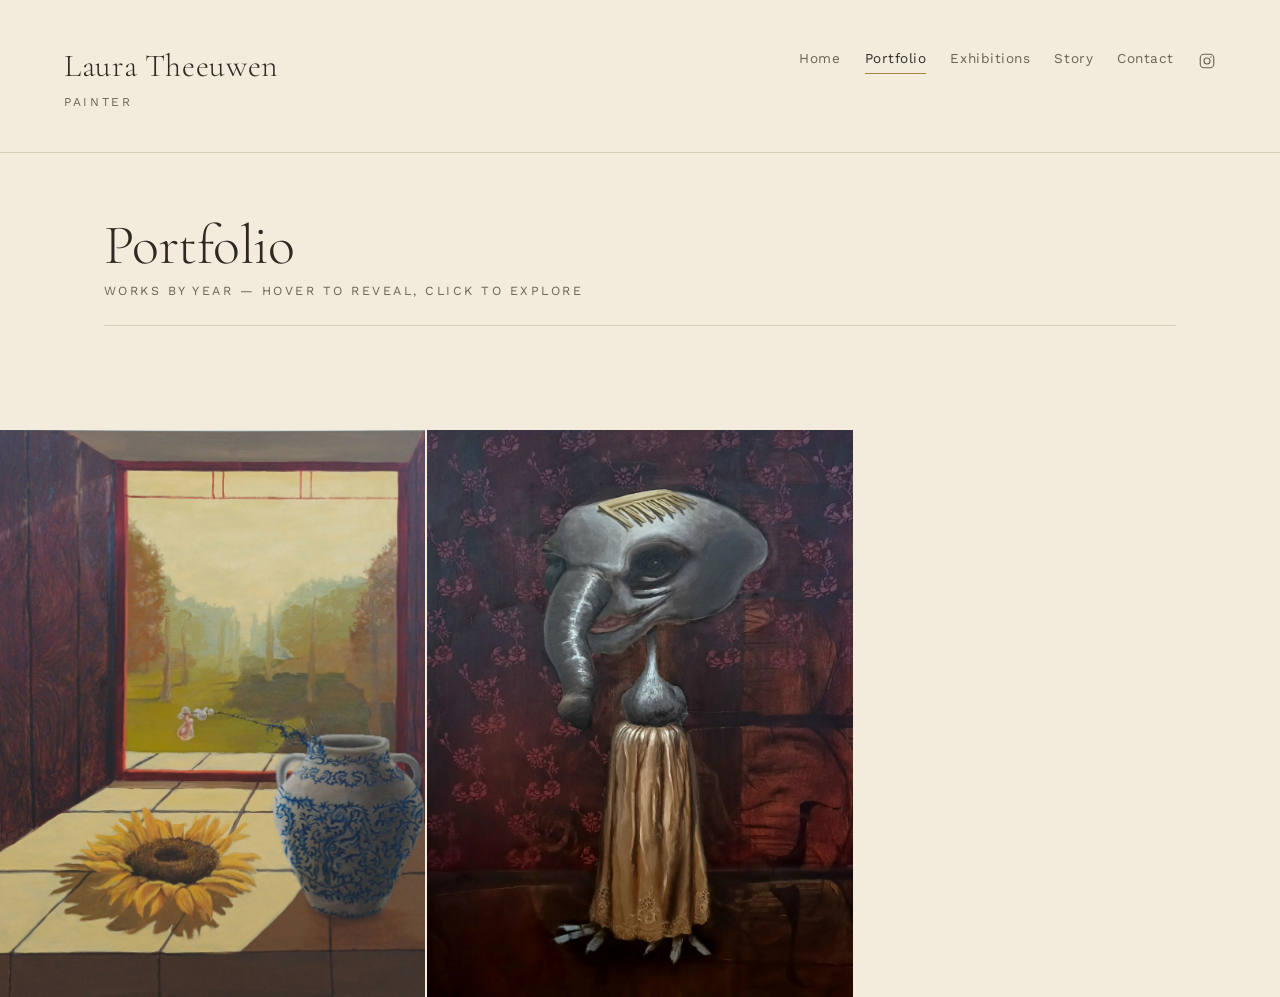
==== portfolio.html @ 0f9cccb1 "Add files via upload" ====
<!DOCTYPE html>
<html lang="en">
<head>
  <meta charset="UTF-8" />
  <meta name="viewport" content="width=device-width, initial-scale=1.0" />
  <title>Portfolio — Laura Theeuwen</title>
  <link rel="icon" type="image/png" href="images/homepage/yourimage.png">
  <meta name="description" content="Paintings by Laura Theeuwen, organised by year." />

  <link rel="preconnect" href="https://fonts.googleapis.com" />
  <link rel="preconnect" href="https://fonts.gstatic.com" crossorigin />
  <link
    href="https://fonts.googleapis.com/css2?family=Cormorant+Garamond:ital,wght@0,300;0,400;0,500;1,400&family=Work+Sans:wght@300;400;500&display=swap"
    rel="stylesheet"
  />
  <link rel="stylesheet" href="css/style.css" />
</head>
<body>

  <!-- ============================================================
       TOP BAR
       Same on every page. The only thing that changes is which
       nav link has the "is-active" class — here it's "Portfolio".
       ============================================================ -->
  <header class="topbar">
    <a href="index.html" class="brand">
      <span class="brand-name">Laura Theeuwen</span>
      <span class="brand-title">Painter</span>
      </svg>
    </a>
    <nav class="nav" aria-label="Main navigation">
      <a href="index.html" class="nav-link">Home</a>
      <a href="portfolio.html" class="nav-link is-active">Portfolio</a>
      <a href="exhibitions.html" class="nav-link">Exhibitions</a>
      <a href="story.html" class="nav-link">Story</a>
      <a href="contact.html" class="nav-link">Contact</a>
      <a href="https://www.instagram.com/laura_theeuwen_art/" class="nav-icon" aria-label="Instagram" target="_blank" rel="noopener">
        <svg viewBox="0 0 24 24" width="18" height="18" fill="none" stroke="currentColor" stroke-width="1.5">
          <rect x="3" y="3" width="18" height="18" rx="5" />
          <circle cx="12" cy="12" r="4" />
          <circle cx="17.2" cy="6.8" r="1" fill="currentColor" stroke="none" />
        </svg>
      </a>
    </nav>
  </header>

  <main>

    <!-- Page header sits inside .page-main for consistent padding -->
    <div class="page-main">
      <header class="page-header">
        <h1 class="page-heading">Portfolio</h1>
        <p class="page-subheading">Works by year — hover to reveal, click to explore</p>
      </header>
    </div>

    <!-- ============================================================
         YEAR GRID
         This runs edge-to-edge (no .page-main wrapper) for a
         gallery-wall feel. Each card is a full <a> tag, so the
         entire image is clickable.

         HOW TO ADD A NEW YEAR:
         1. Copy one <a class="year-card"> block.
         2. Update the href, the alt text, and the year in .year-label.
         3. Replace the placeholder src with the real hero image path.
         4. Create the matching portfolio/YEAR.html file (use
            portfolio/2025.html as your template).

         HOW TO REPLACE PLACEHOLDER IMAGES:
         Save each year's hero painting as:
           images/portfolio/YEAR-hero.jpg
         Then change the src to: images/portfolio/YEAR-hero.jpg
         ============================================================ -->
    <section class="portfolio-grid" aria-label="Works by year">

      <a href="portfolio/2026.html" class="year-card">
        <img
          src="images/portfolio/2026-hero.jpg"
          alt="Selected work from 2025-2026"
        />
        <div class="year-overlay">
          <span class="year-label">2025-2026</span>
        </div>
      </a>

      <a href="portfolio/2024.html" class="year-card">
        <img
          src="images/portfolio/2024-hero.jpg"
          alt="Selected work from 2024"
        />
        <div class="year-overlay">
          <span class="year-label">2024</span>
        </div>
      </a>
    </section>
  </main>

</body>
</html>
---- css/style.css ----
/* ==========================================================================
   DESIGN TOKENS
   Define all colors, fonts, and spacing in one place at the top.
   Change a value here and it updates everywhere on the site.
   ========================================================================== */
:root {
  --color-bg:         #f3ecdd;   /* warm beige — main background */
  --color-panel:      #faf6ec;   /* slightly lighter, for image backgrounds */
  --color-text:       #2e2a22;   /* warm near-black (softer than pure #000) */
  --color-text-muted: #6b6354;   /* grey-brown for secondary text */
  --color-line:       #d8cfb8;   /* hairline dividers */
  --color-accent:     #a98344;   /* antique gold — used sparingly site-wide */

  --font-display: "Cormorant Garamond", Georgia, serif;
  --font-body:    "Cormorant Garamond", Georgia, serif;
  --font-ui:      "Work Sans", Arial, sans-serif;

  --space-1: 0.5rem;
  --space-2: 1rem;
  --space-3: 1.5rem;
  --space-4: 2.5rem;
  --space-5: 4rem;
}

/* ==========================================================================
   RESET / BASE STYLES
   Clear out default browser styling so our CSS behaves the same in
   Chrome, Firefox, and Safari.
   ========================================================================== */
* {
  box-sizing: border-box;
  margin: 0;
  padding: 0;
}

html {
  -webkit-font-smoothing: antialiased;
}

body {
  background-color: var(--color-bg);
  color: var(--color-text);
  font-family: var(--font-body);
  font-weight: 400;
  line-height: 1.6;
  min-height: 100vh;
}

a {
  color: inherit;
  text-decoration: none;
}

img {
  max-width: 100%;
  display: block; /* removes the small unexplained gap images get by default */
}

/* Visible keyboard focus ring — never remove this without replacing it */
a:focus-visible,
button:focus-visible {
  outline: 2px solid var(--color-accent);
  outline-offset: 3px;
}

/* ==========================================================================
   TOP BAR (shared across every page)
   ========================================================================== */
.topbar {
  display: flex;
  align-items: flex-start;
  justify-content: space-between;
  flex-wrap: wrap;
  gap: var(--space-2);
  padding: var(--space-4) var(--space-5);
  border-bottom: 1px solid var(--color-line);
}

.brand {
  display: inline-flex;
  flex-direction: column;
  gap: 0.1rem;
}

.brand-name {
  font-family: var(--font-display);
  font-weight: 300;
  font-size: 2rem;
  letter-spacing: 0.02em;
}

.brand-title {
  font-family: var(--font-ui);
  font-size: 0.75rem;
  letter-spacing: 0.22em;
  text-transform: uppercase;
  color: var(--color-text-muted);
}

/* Hand-drawn-style SVG flourish under the name */
.brand-flourish {
  width: 110px;
  height: 10px;
  margin-top: 2px;
  stroke: var(--color-accent);
  stroke-width: 1.4;
  fill: none;
  stroke-linecap: round;
}

.nav {
  display: flex;
  align-items: center;
  gap: var(--space-3);
  flex-wrap: wrap;
  font-family: var(--font-ui);
  font-size: 0.85rem;
  letter-spacing: 0.04em;
  padding-top: var(--space-1);
}

.nav-link {
  position: relative;
  padding-bottom: 4px;
  color: var(--color-text-muted);
  transition: color 0.2s ease;
}

.nav-link:hover,
.nav-link.is-active {
  color: var(--color-text);
}

/* Thin underline that grows in on hover/active */
.nav-link::after {
  content: "";
  position: absolute;
  left: 0;
  bottom: 0;
  height: 1px;
  width: 0;
  background: var(--color-accent);
  transition: width 0.25s ease;
}

.nav-link:hover::after,
.nav-link.is-active::after {
  width: 100%;
}

.nav-icon {
  display: inline-flex;
  color: var(--color-text-muted);
  transition: color 0.2s ease;
}

.nav-icon:hover {
  color: var(--color-accent);
}

/* ==========================================================================
   HOMEPAGE HERO (split layout)
   ========================================================================== */
.hero {
  display: grid;
  grid-template-columns: 1fr 1fr;
  align-items: stretch;
  min-height: calc(100vh - 140px);
}

.hero-text {
  display: flex;
  flex-direction: column;
  justify-content: center;
  padding: var(--space-5);
  max-width: 540px;
}

.eyebrow {
  font-family: var(--font-ui);
  font-size: 0.75rem;
  letter-spacing: 0.22em;
  text-transform: uppercase;
  color: var(--color-accent);
  margin-bottom: var(--space-2);
}

.statement {
  font-size: 1.5rem;
  font-style: italic;
  line-height: 1.55;
  margin-bottom: var(--space-4);
}

.cta-row {
  display: flex;
  gap: var(--space-2);
}

.btn {
  font-family: var(--font-ui);
  font-size: 0.85rem;
  letter-spacing: 0.06em;
  text-transform: uppercase;
  padding: 0.9rem 1.8rem;
  border-radius: 2px;
  border: 1px solid var(--color-text);
  transition: background-color 0.2s ease, color 0.2s ease, border-color 0.2s ease;
}

.btn-primary {
  background-color: var(--color-text);
  color: var(--color-panel);
}

.btn-primary:hover {
  background-color: var(--color-accent);
  border-color: var(--color-accent);
}

.btn-secondary {
  background-color: transparent;
  color: var(--color-text);
}

.btn-secondary:hover {
  border-color: var(--color-accent);
  color: var(--color-accent);
}

.hero-image {
  background-color: var(--color-panel);
}

.hero-image img {
  width: 100%;
  height: 100%;
  object-fit: cover;
}

/* ==========================================================================
   SHARED INNER PAGE LAYOUT
   Used by portfolio, exhibitions, story, and contact pages.
   ========================================================================== */
.page-main {
  padding: var(--space-5);
  max-width: 1200px;
  margin: 0 auto;
}

.page-header {
  margin-bottom: var(--space-4);
  padding-bottom: var(--space-3);
  border-bottom: 1px solid var(--color-line);
}

.page-heading {
  font-family: var(--font-display);
  font-weight: 300;
  font-size: 3.5rem;
  letter-spacing: -0.01em;
  line-height: 1;
}

.page-subheading {
  font-family: var(--font-ui);
  font-size: 0.78rem;
  letter-spacing: 0.2em;
  text-transform: uppercase;
  color: var(--color-text-muted);
  margin-top: var(--space-1);
}

/* ==========================================================================
   PORTFOLIO PAGE (year grid with hover effect)
   ========================================================================== */

/* Edge-to-edge grid with hairline gaps between cards */
.portfolio-grid {
  display: grid;
  grid-template-columns: repeat(3, 1fr);
  gap: 2px;
}

/* Each card is a full <a> tag — the whole card is clickable */
.year-card {
  position: relative;     /* required for the overlay */
  overflow: hidden;
  aspect-ratio: 3 / 4;
  display: block;
  cursor: pointer;
}

.year-card img {
  width: 100%;
  height: 100%;
  object-fit: cover;
  transition: transform 0.6s ease;
}

/* Overlay: transparent at rest, darkens on hover */
.year-overlay {
  position: absolute;
  inset: 0;  /* shorthand for top:0; right:0; bottom:0; left:0 */
  background: rgba(46, 42, 34, 0);
  display: flex;
  align-items: center;
  justify-content: center;
  transition: background 0.4s ease;
}

/* Year number: invisible at rest, fades in on hover */
.year-label {
  font-family: var(--font-display);
  font-size: 5rem;
  font-weight: 300;
  letter-spacing: 0.1em;
  color: rgba(250, 246, 236, 0);
  transition: color 0.4s ease;
}

.year-card:hover .year-overlay {
  background: rgba(46, 42, 34, 0.5);
}

.year-card:hover .year-label {
  color: rgba(250, 246, 236, 0.95);
}

.year-card:hover img {
  transform: scale(1.04);
}

/* ==========================================================================
   EXHIBITIONS PAGE
   ========================================================================== */
.exhibitions-section {
  margin-bottom: var(--space-5);
}

/* "Upcoming" / "Past" labels */
.section-tag {
  font-family: var(--font-ui);
  font-size: 0.72rem;
  letter-spacing: 0.22em;
  text-transform: uppercase;
  color: var(--color-accent);
  display: block;
  margin-bottom: var(--space-3);
}

.exhibition-list {
  list-style: none;
}

/* Year on the left, info on the right */
.exhibition-item {
  display: grid;
  grid-template-columns: 90px 1fr;
  gap: var(--space-3);
  padding: var(--space-3) 0;
  border-bottom: 1px solid var(--color-line);
  align-items: start;
}

.exhibition-year {
  font-family: var(--font-display);
  font-size: 2rem;
  font-weight: 300;
  color: var(--color-text-muted);
  line-height: 1;
  padding-top: 4px;
}

.exhibition-title {
  font-family: var(--font-display);
  font-size: 1.35rem;
  line-height: 1.2;
  margin-bottom: 0.2rem;
}

.exhibition-venue {
  font-family: var(--font-ui);
  font-size: 0.85rem;
  color: var(--color-text-muted);
}

.exhibition-dates {
  font-family: var(--font-ui);
  font-size: 0.8rem;
  color: var(--color-text-muted);
  margin-top: 0.2rem;
}

.exhibition-tag {
  display: inline-block;
  font-family: var(--font-ui);
  font-size: 0.68rem;
  letter-spacing: 0.1em;
  text-transform: uppercase;
  padding: 3px 8px;
  border: 1px solid var(--color-accent);
  color: var(--color-accent);
  border-radius: 2px;
  margin-top: var(--space-1);
}

/* ==========================================================================
   STORY (ABOUT) PAGE
   ========================================================================== */
.story-grid {
  display: grid;
  grid-template-columns: 1fr 1.5fr;
  gap: var(--space-5);
  align-items: start;
}

.story-portrait img {
  width: 100%;
  aspect-ratio: 3 / 4;
  object-fit: cover;
}

.story-content {
  padding-top: var(--space-1);
}

.story-name {
  font-family: var(--font-display);
  font-weight: 300;
  font-size: 3rem;
  letter-spacing: 0.01em;
  line-height: 1;
  margin-bottom: var(--space-1);
}

.story-tagline {
  font-family: var(--font-ui);
  font-size: 0.78rem;
  letter-spacing: 0.2em;
  text-transform: uppercase;
  color: var(--color-accent);
  display: block;
  margin-bottom: var(--space-4);
}

.story-bio p {
  font-family: var(--font-body);
  font-size: 1.2rem;
  line-height: 1.75;
  margin-bottom: var(--space-3);
}

.story-details {
  margin-top: var(--space-4);
  border-top: 1px solid var(--color-line);
  padding-top: var(--space-2);
}

.story-detail-row {
  display: grid;
  grid-template-columns: 130px 1fr;
  gap: var(--space-2);
  padding: 0.6rem 0;
  border-bottom: 1px solid var(--color-line);
  font-family: var(--font-ui);
  font-size: 0.875rem;
}

.story-detail-label {
  color: var(--color-text-muted);
}

/* ==========================================================================
   CONTACT PAGE
   ========================================================================== */
.contact-grid {
  display: grid;
  grid-template-columns: 1fr 1.6fr;
  gap: var(--space-5);
  align-items: start;
}

.contact-intro {
  font-family: var(--font-display);
  font-size: 1.3rem;
  font-style: italic;
  line-height: 1.65;
  margin-bottom: var(--space-4);
}

.contact-details {
  list-style: none;
}

.contact-detail {
  display: flex;
  flex-direction: column;
  gap: 0.15rem;
  padding: var(--space-2) 0;
  border-bottom: 1px solid var(--color-line);
}

.contact-detail-label {
  font-family: var(--font-ui);
  font-size: 0.7rem;
  letter-spacing: 0.2em;
  text-transform: uppercase;
  color: var(--color-accent);
}

.contact-detail-value {
  font-family: var(--font-display);
  font-size: 1.2rem;
}

.contact-detail-value a:hover {
  color: var(--color-accent);
}

.contact-collab {
  margin-top: var(--space-3);
  font-family: var(--font-ui);
  font-size: 0.85rem;
  line-height: 1.75;
  color: var(--color-text-muted);
}

/* Right column: form */
.form-heading {
  font-family: var(--font-display);
  font-weight: 300;
  font-size: 2rem;
  line-height: 1;
  margin-bottom: var(--space-3);
}

.form-group {
  margin-bottom: var(--space-2);
}

.form-label {
  display: block;
  font-family: var(--font-ui);
  font-size: 0.7rem;
  letter-spacing: 0.18em;
  text-transform: uppercase;
  color: var(--color-text-muted);
  margin-bottom: 0.4rem;
}

/* Bottom-line-only inputs — open, artistic feel */
.form-input,
.form-textarea,
.form-select {
  width: 100%;
  background: transparent;
  border: none;
  border-bottom: 1px solid var(--color-line);
  padding: 0.5rem 0;
  font-family: var(--font-body);
  font-size: 1.1rem;
  color: var(--color-text);
  appearance: none;
  outline: none;
  transition: border-color 0.2s ease;
}

.form-input:focus,
.form-textarea:focus,
.form-select:focus {
  border-bottom-color: var(--color-accent);
}

.form-textarea {
  resize: vertical;
  min-height: 130px;
}

.form-submit {
  margin-top: var(--space-3);
}

/* ==========================================================================
   YEAR SUB-PAGES  (portfolio/2025.html, etc.)
   
   HOW THE YEAR ACCENT WORKS:
   Each year page sets its own --year-accent color on the <body> tag:
     <body style="--year-accent: #7a8c7a">
   This changes the accent band, the watermark, and the inquire button —
   giving each year a subtle, unique identity while staying in the palette.
   ========================================================================== */

/* The thin colored band: very first thing on the page */
.year-accent-band {
  height: 3px;
  background-color: var(--year-accent, var(--color-accent));
}

.year-hero {
  padding: var(--space-4) var(--space-5);
  border-bottom: 1px solid var(--color-line);
  position: relative;
  overflow: hidden;
}

/* Giant semi-transparent year in the background — the per-year design touch */
.year-watermark {
  position: absolute;
  right: var(--space-5);
  top: 50%;
  transform: translateY(-50%);
  font-family: var(--font-display);
  font-size: 14rem;
  font-weight: 300;
  line-height: 1;
  letter-spacing: -0.02em;
  color: var(--year-accent, var(--color-accent));
  opacity: 0.07;
  pointer-events: none;  /* can't accidentally click on it */
  user-select: none;     /* can't accidentally highlight it */
}

.year-breadcrumb {
  font-family: var(--font-ui);
  font-size: 0.78rem;
  color: var(--color-text-muted);
  margin-bottom: var(--space-2);
}

.year-breadcrumb a:hover {
  color: var(--color-accent);
}

.year-title {
  font-family: var(--font-display);
  font-weight: 300;
  font-size: 4.5rem;
  letter-spacing: -0.01em;
  line-height: 1;
  margin-bottom: var(--space-1);
}

.year-count {
  font-family: var(--font-ui);
  font-size: 0.78rem;
  letter-spacing: 0.18em;
  text-transform: uppercase;
  color: var(--color-text-muted);
}

.paintings-section {
  padding: var(--space-5);
  max-width: 1300px;
  margin: 0 auto;
}

.paintings-grid {
  display: grid;
  grid-template-columns: repeat(3, 1fr);
  gap: var(--space-3);
}

.painting-card {
  display: flex;
  flex-direction: column;
}

.painting-card img {
  width: 100%;
  aspect-ratio: 3 / 4;
  object-fit: cover;
  transition: opacity 0.3s ease;
}

.painting-card:hover img {
  opacity: 0.88;
}

.painting-info {
  padding: var(--space-2) 0 var(--space-1);
}

.painting-title {
  font-family: var(--font-display);
  font-size: 1.1rem;
  font-style: italic;
  line-height: 1.3;
  margin-bottom: 0.2rem;
}

.painting-meta {
  font-family: var(--font-ui);
  font-size: 0.78rem;
  color: var(--color-text-muted);
  margin-bottom: var(--space-1);
}

/* The "Inquire about this piece" link — picks up the year's accent color */
.inquire-btn {
  font-family: var(--font-ui);
  font-size: 0.72rem;
  letter-spacing: 0.1em;
  text-transform: uppercase;
  color: var(--year-accent, var(--color-accent));
  border-bottom: 1px solid var(--year-accent, var(--color-accent));
  padding-bottom: 2px;
  display: inline-block;
  transition: opacity 0.2s ease;
}

.inquire-btn:hover {
  opacity: 0.6;
}

/* Prev / Next year navigation at the bottom of year pages */
.year-nav {
  display: flex;
  justify-content: space-between;
  align-items: center;
  padding: var(--space-4) var(--space-5);
  border-top: 1px solid var(--color-line);
  font-family: var(--font-ui);
  font-size: 0.85rem;
  letter-spacing: 0.04em;
}

.year-nav a {
  color: var(--color-text-muted);
  transition: color 0.2s ease;
}

.year-nav a:hover {
  color: var(--color-text);
}

.year-nav-all {
  font-size: 0.78rem;
  letter-spacing: 0.12em;
  text-transform: uppercase;
}

/* ==========================================================================
   RESPONSIVE
   ========================================================================== */
@media (max-width: 900px) {
  .topbar {
    padding: var(--space-3);
  }

  /* Homepage */
  .hero {
    grid-template-columns: 1fr;
    min-height: auto;
  }

  .hero-text {
    max-width: none;
    padding: var(--space-4) var(--space-3);
    order: 2;
  }

  .hero-image {
    order: 1;
    aspect-ratio: 4 / 3;
  }

  .statement {
    font-size: 1.25rem;
  }

  /* Inner pages */
  .page-main {
    padding: var(--space-3);
  }

  .page-heading {
    font-size: 2.5rem;
  }

  /* Portfolio */
  .portfolio-grid {
    grid-template-columns: 1fr 1fr;
  }

  /* Exhibitions */
  .exhibition-item {
    grid-template-columns: 70px 1fr;
  }

  .exhibition-year {
    font-size: 1.5rem;
  }

  /* Story */
  .story-grid {
    grid-template-columns: 1fr;
  }

  .story-portrait img {
    aspect-ratio: 4 / 3;
  }

  /* Contact */
  .contact-grid {
    grid-template-columns: 1fr;
  }

  /* Year sub-pages */
  .year-hero {
    padding: var(--space-3);
  }

  .year-title {
    font-size: 3rem;
  }

  .year-watermark {
    font-size: 8rem;
    right: var(--space-3);
  }

  .paintings-section {
    padding: var(--space-3);
  }

  .paintings-grid {
    grid-template-columns: 1fr 1fr;
  }

  .year-nav {
    padding: var(--space-3);
  }
}

@media (max-width: 600px) {
  .portfolio-grid {
    grid-template-columns: 1fr;
  }

  .year-label {
    font-size: 3.5rem;
  }

  .paintings-grid {
    grid-template-columns: 1fr;
  }
}

/* Respect the user's preference for reduced motion */
@media (prefers-reduced-motion: reduce) {
  * {
    transition: none !important;
  }
}
/* ==========================================================================
   SPECIFIEKE JAARPAGINA (Zorgt dat schilderijen hun eigen vorm behouden)
   ========================================================================== */

/* We overschrijven de harde 3:4 verhouding alleen voor de schilderijenpagina's */
.paintings-page-grid {
  display: grid;
  grid-template-columns: repeat(3, 1fr);
  gap: 30px;          /* Iets meer ademruimte tussen de echte werken */
  align-items: start; /* Zorgt dat liggende en staande werken netjes bovenaan uitlijnen */
}

.paintings-page-grid .painting-card {
  display: block;
  width: 100%;
}

.paintings-page-grid .painting-card img {
  width: 100%;
  height: auto;        /* De hoogte schaalt nu organisch mee met de foto */
  object-fit: contain; /* Toont het volledige schilderij zonder crops of stretch */
  aspect-ratio: auto;  /* Wist de harde 3:4 verhouding uit de oude code */
}
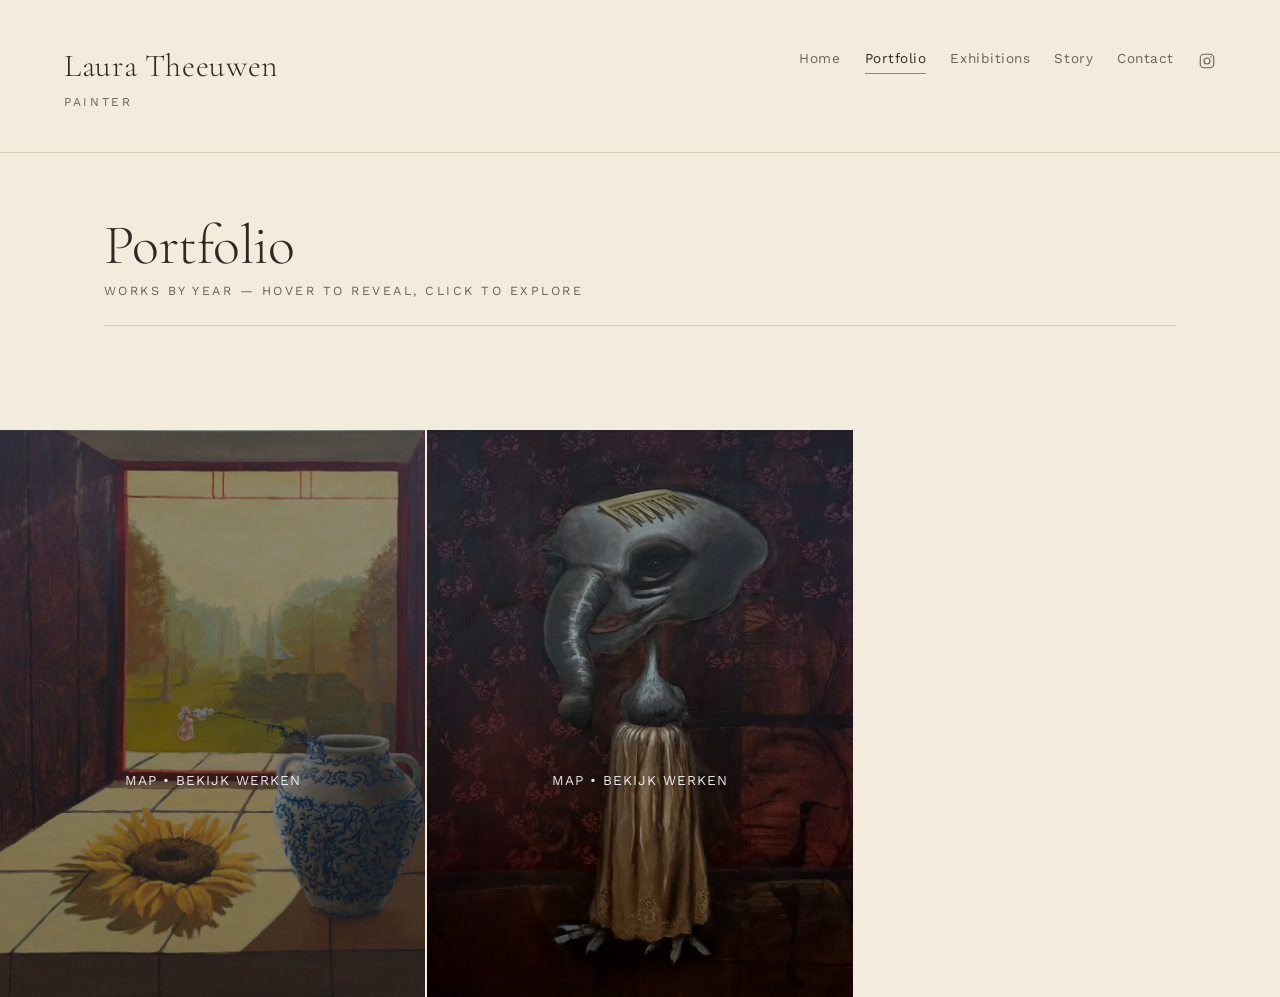
==== commit 1230df72: "Update portfolio.html" ====
--- a/portfolio.html
+++ b/portfolio.html
@@ -79,8 +79,10 @@
           src="images/portfolio/2026-hero.jpg"
           alt="Selected work from 2025-2026"
         />
-        <div class="year-overlay">
+        <!-- Met style="opacity: 1; background: rgba(0,0,0,0.35);" blijft het jaartal altijd zichtbaar -->
+        <div class="year-overlay" style="opacity: 1; background: rgba(0,0,0,0.35); display: flex; flex-direction: column; align-items: center; justify-content: center; gap: 6px;">
           <span class="year-label">2025-2026</span>
+          <span style="font-family: 'Work Sans', sans-serif; font-size: 0.85rem; letter-spacing: 1px; text-transform: uppercase; color: #ffffff; opacity: 0.9;">Map • Bekijk werken</span>
         </div>
       </a>
 
@@ -89,8 +91,9 @@
           src="images/portfolio/2024-hero.jpg"
           alt="Selected work from 2024"
         />
-        <div class="year-overlay">
+        <div class="year-overlay" style="opacity: 1; background: rgba(0,0,0,0.35); display: flex; flex-direction: column; align-items: center; justify-content: center; gap: 6px;">
           <span class="year-label">2024</span>
+          <span style="font-family: 'Work Sans', sans-serif; font-size: 0.85rem; letter-spacing: 1px; text-transform: uppercase; color: #ffffff; opacity: 0.9;">Map • Bekijk werken</span>
         </div>
       </a>
     </section>
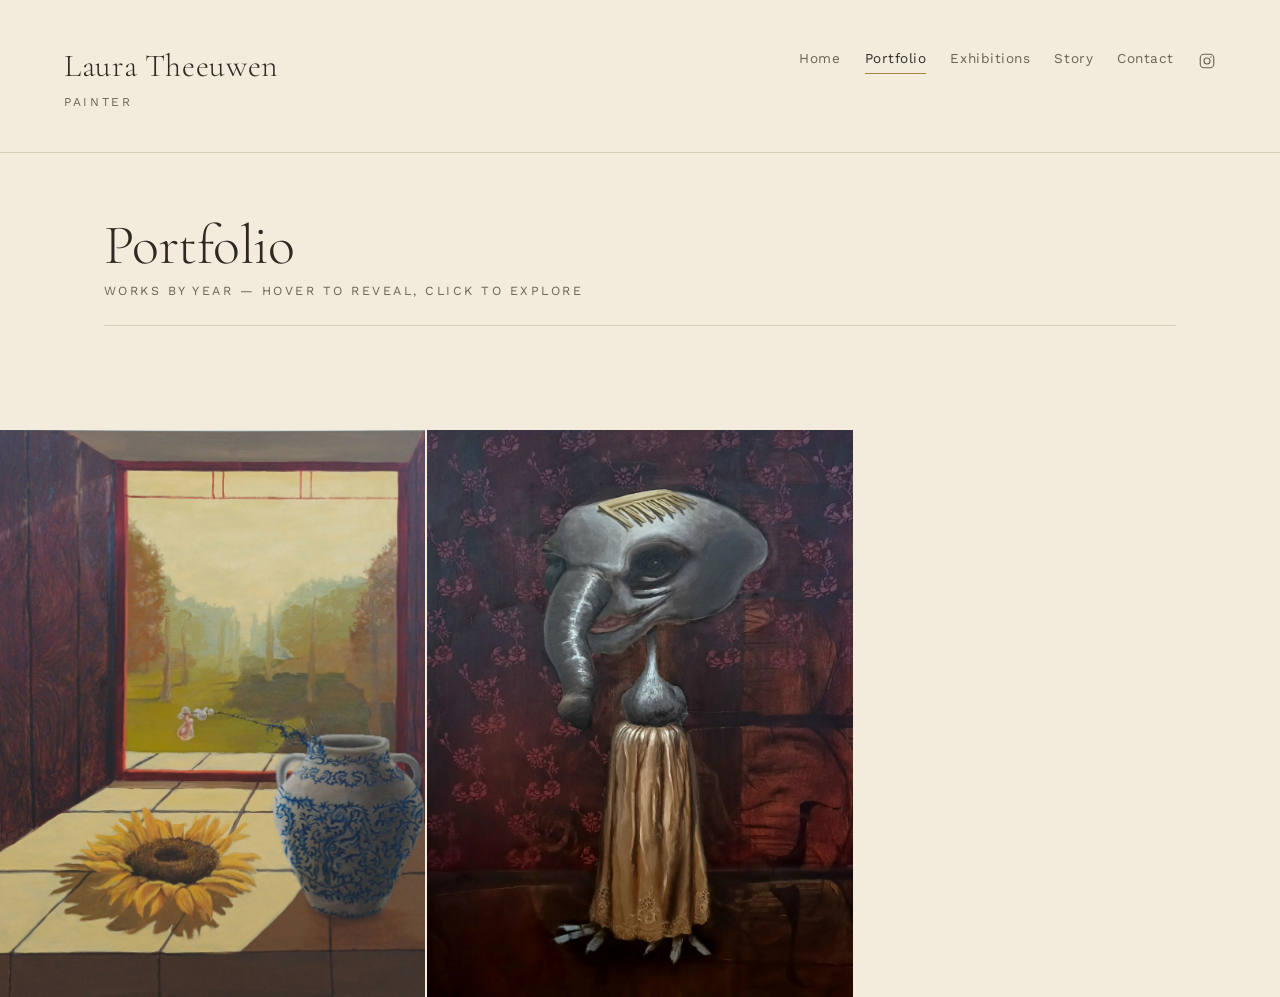
==== commit 37cf3002: "Add files via upload" ====
--- a/portfolio.html
+++ b/portfolio.html
@@ -26,7 +26,6 @@
     <a href="index.html" class="brand">
       <span class="brand-name">Laura Theeuwen</span>
       <span class="brand-title">Painter</span>
-      </svg>
     </a>
     <nav class="nav" aria-label="Main navigation">
       <a href="index.html" class="nav-link">Home</a>
@@ -79,10 +78,8 @@
           src="images/portfolio/2026-hero.jpg"
           alt="Selected work from 2025-2026"
         />
-        <!-- Met style="opacity: 1; background: rgba(0,0,0,0.35);" blijft het jaartal altijd zichtbaar -->
-        <div class="year-overlay" style="opacity: 1; background: rgba(0,0,0,0.35); display: flex; flex-direction: column; align-items: center; justify-content: center; gap: 6px;">
+        <div class="year-overlay">
           <span class="year-label">2025-2026</span>
-          <span style="font-family: 'Work Sans', sans-serif; font-size: 0.85rem; letter-spacing: 1px; text-transform: uppercase; color: #ffffff; opacity: 0.9;">Map • Bekijk werken</span>
         </div>
       </a>
 
@@ -91,9 +88,8 @@
           src="images/portfolio/2024-hero.jpg"
           alt="Selected work from 2024"
         />
-        <div class="year-overlay" style="opacity: 1; background: rgba(0,0,0,0.35); display: flex; flex-direction: column; align-items: center; justify-content: center; gap: 6px;">
+        <div class="year-overlay">
           <span class="year-label">2024</span>
-          <span style="font-family: 'Work Sans', sans-serif; font-size: 0.85rem; letter-spacing: 1px; text-transform: uppercase; color: #ffffff; opacity: 0.9;">Map • Bekijk werken</span>
         </div>
       </a>
     </section>
